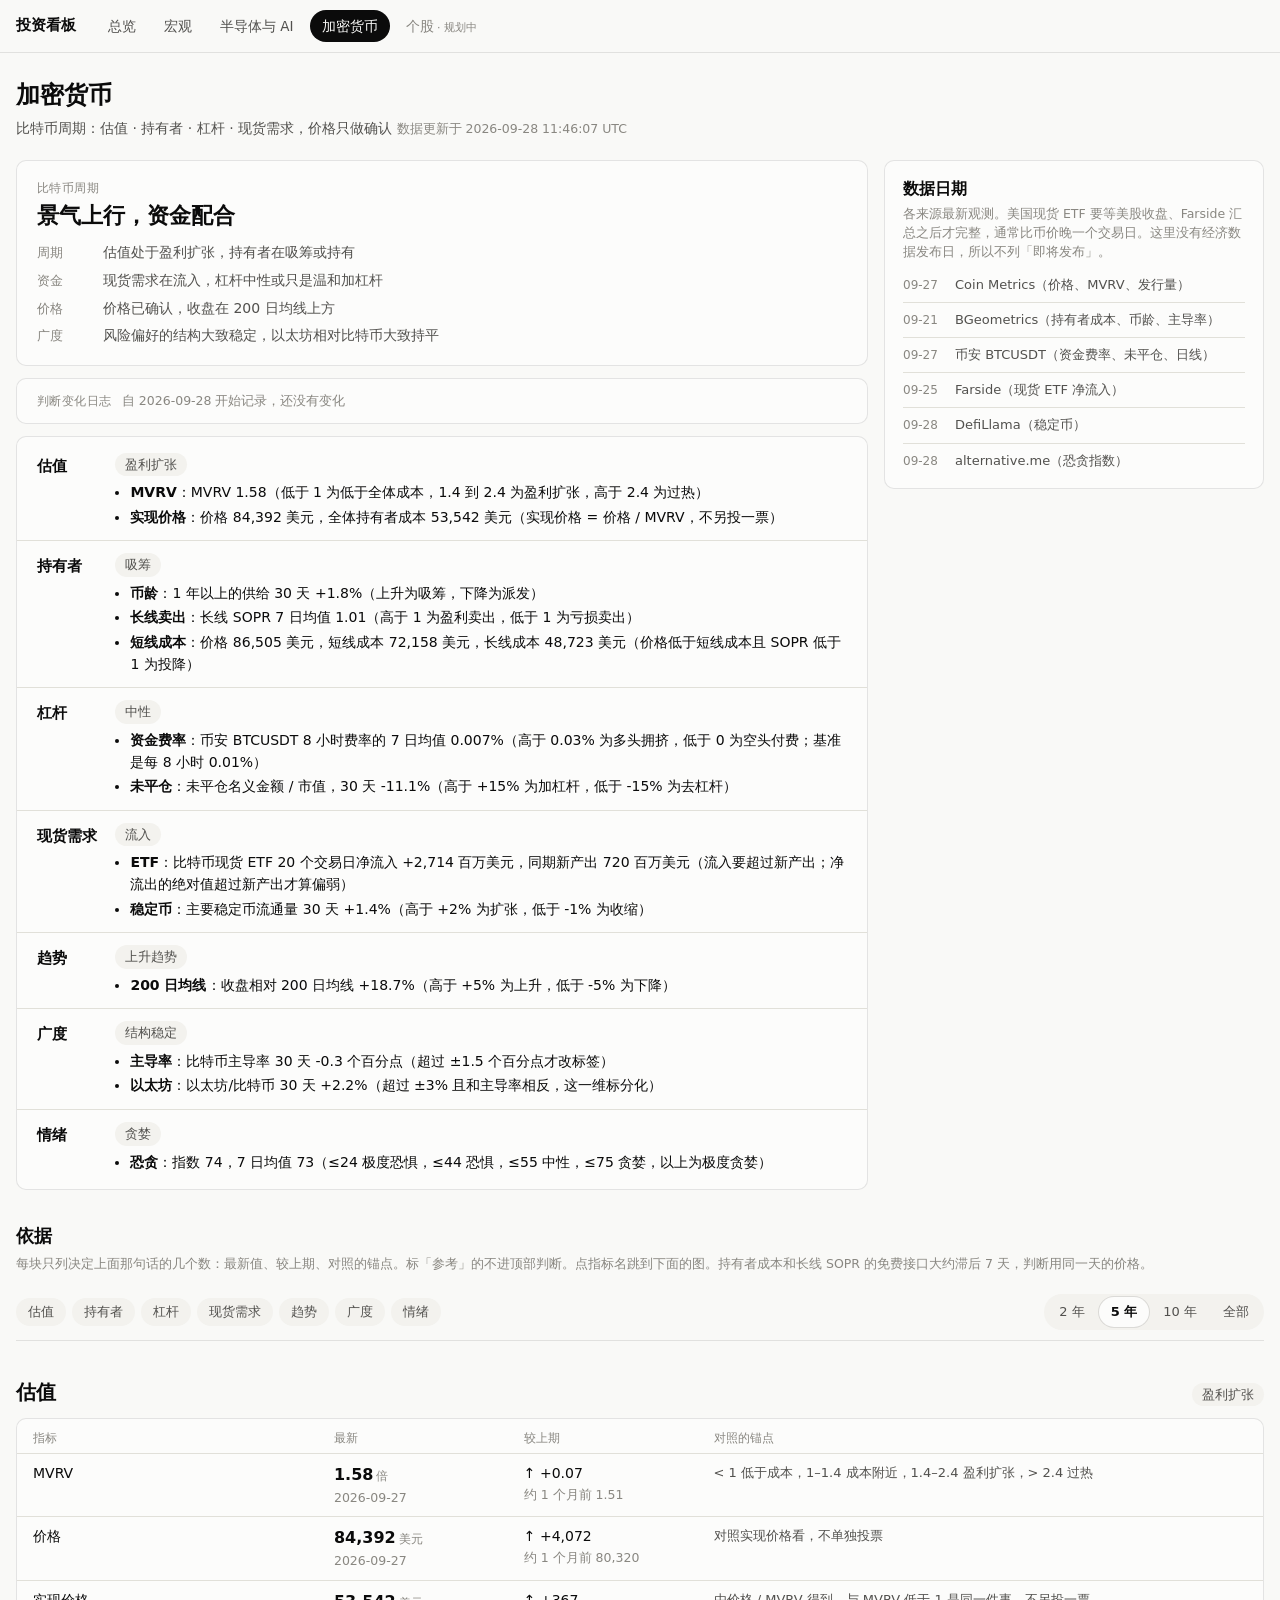
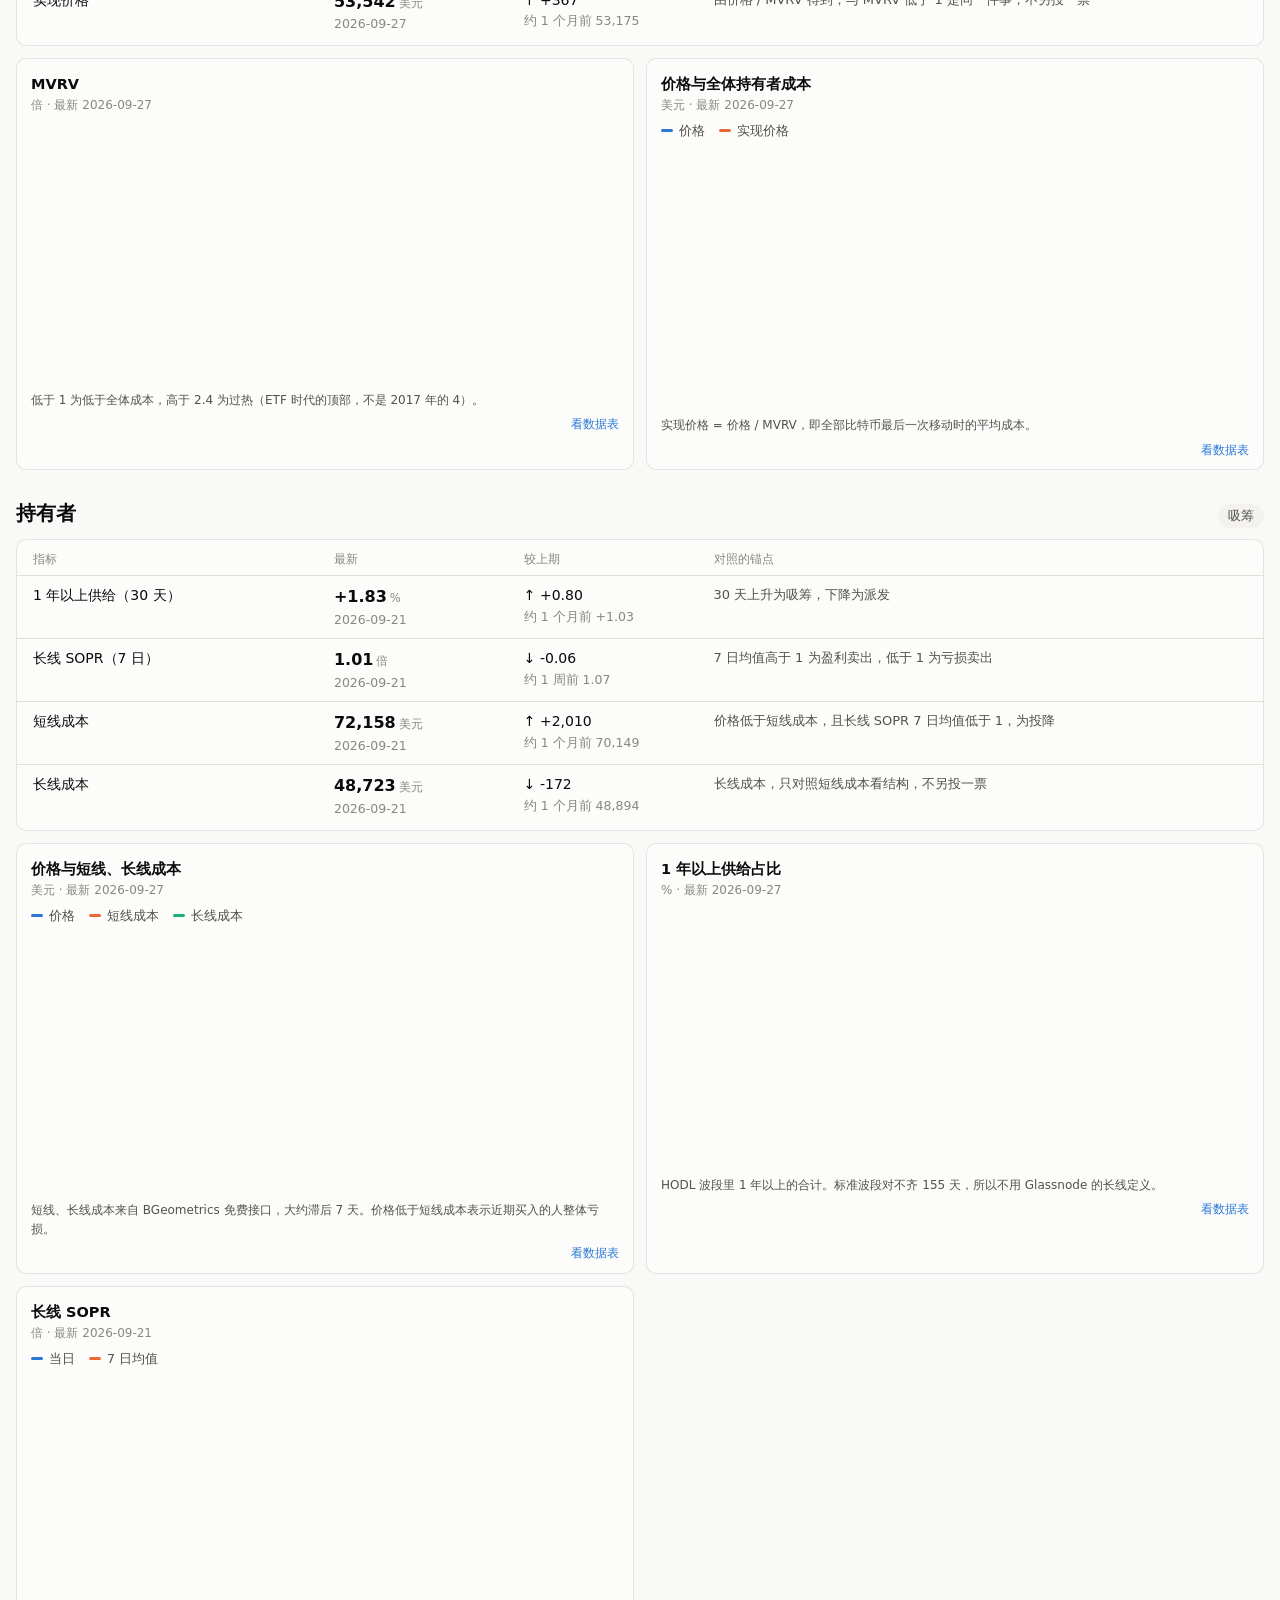
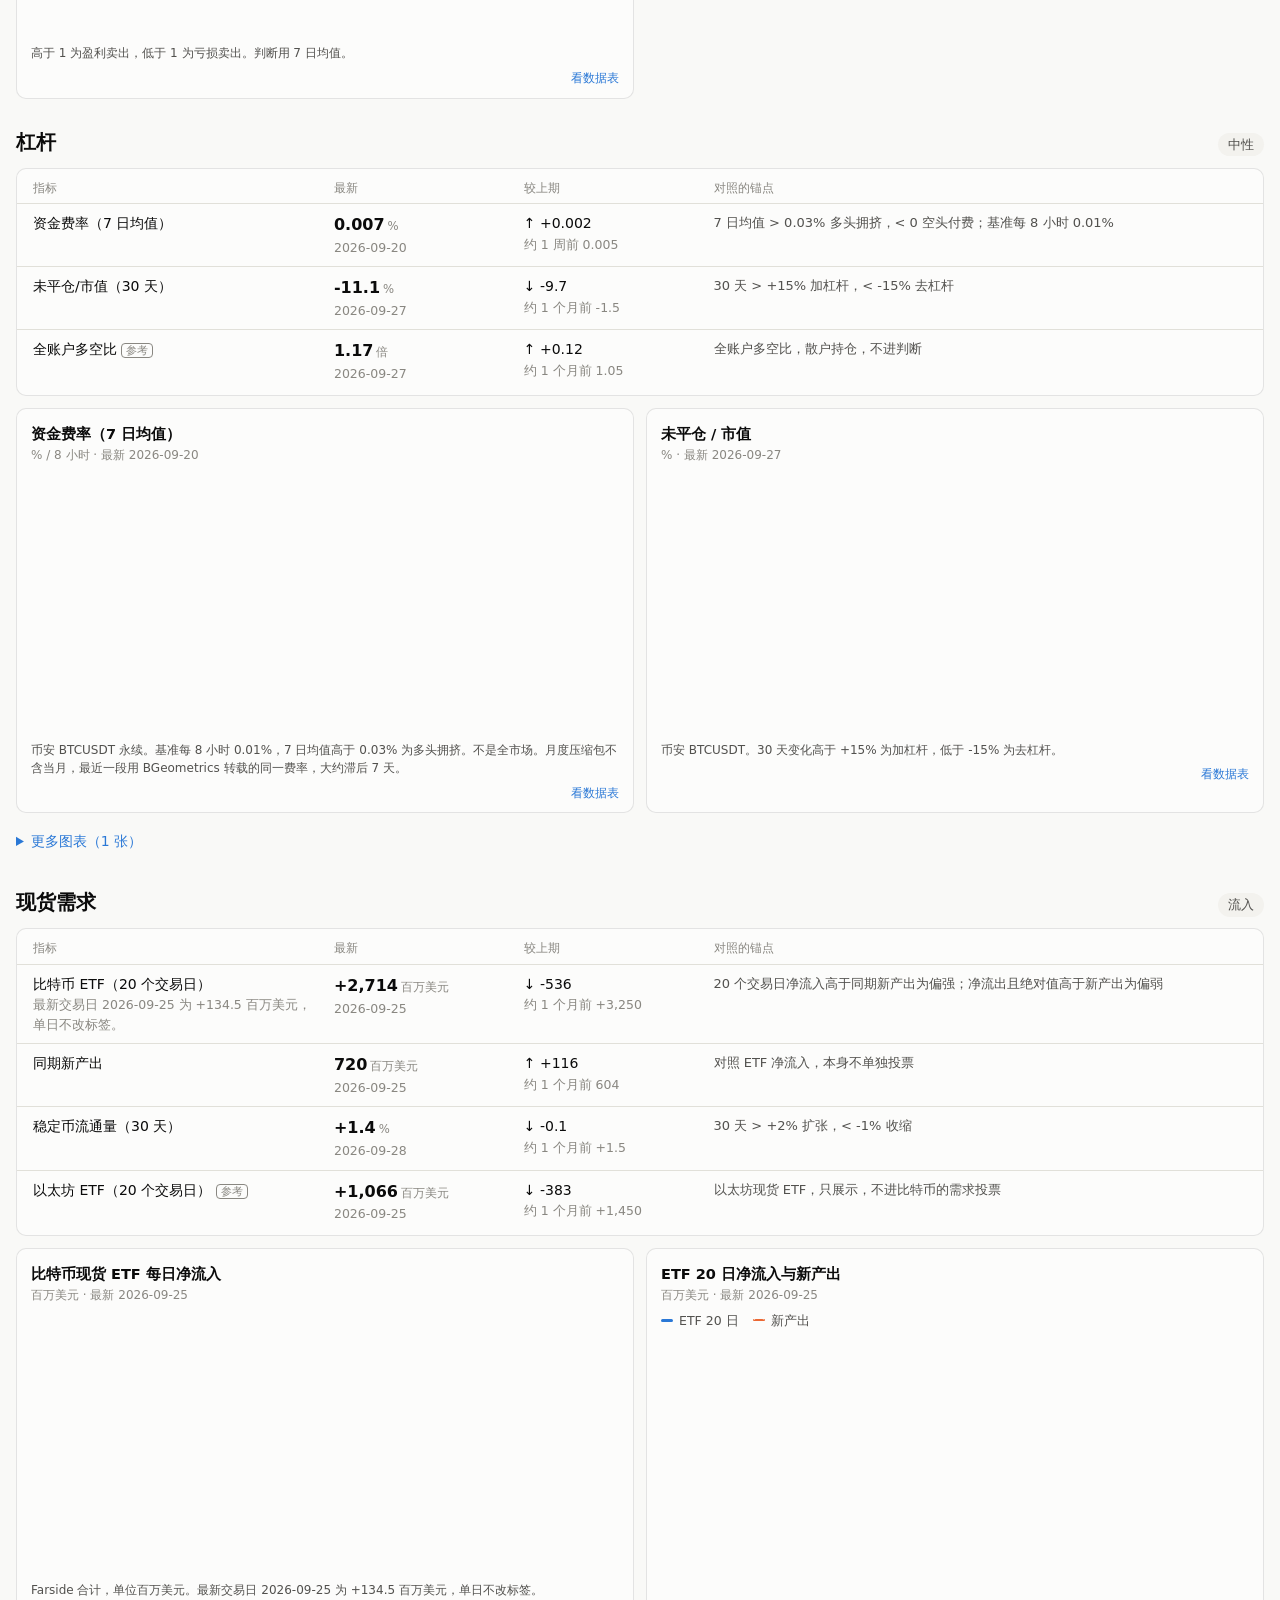
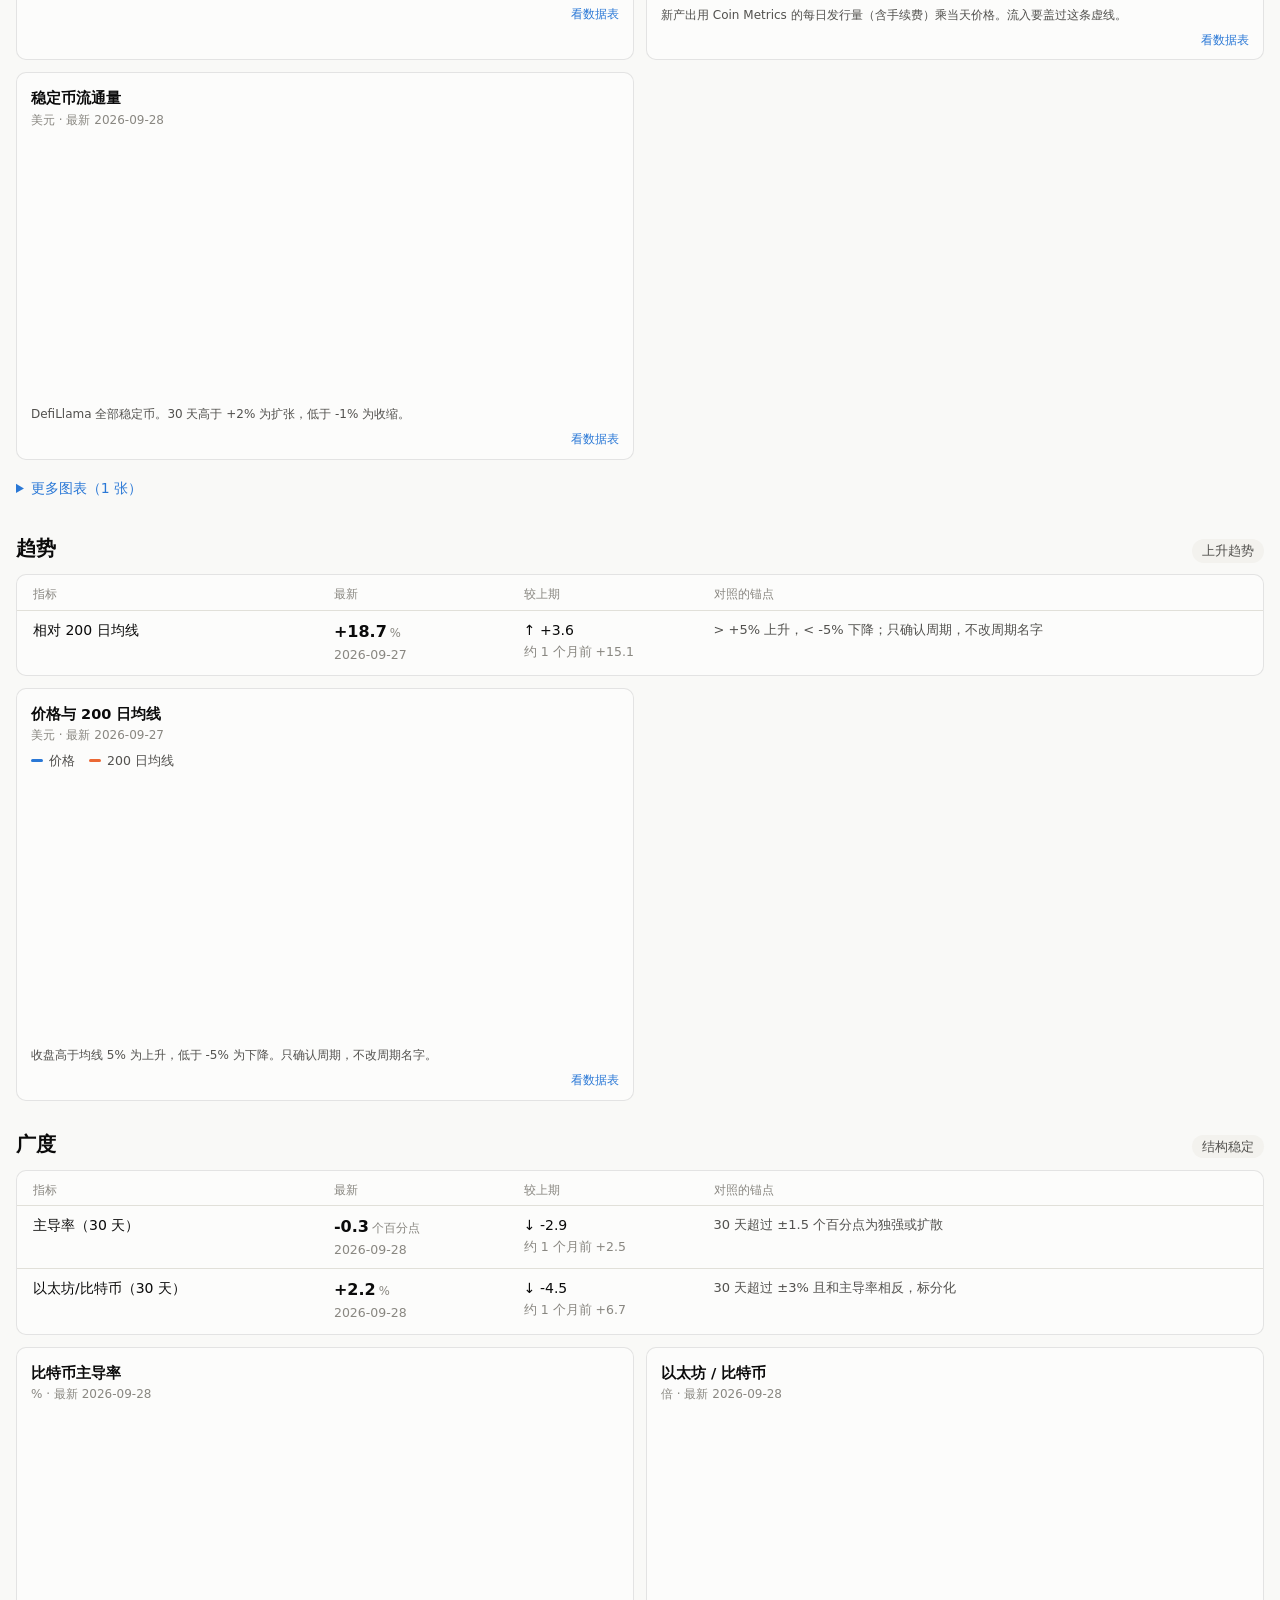
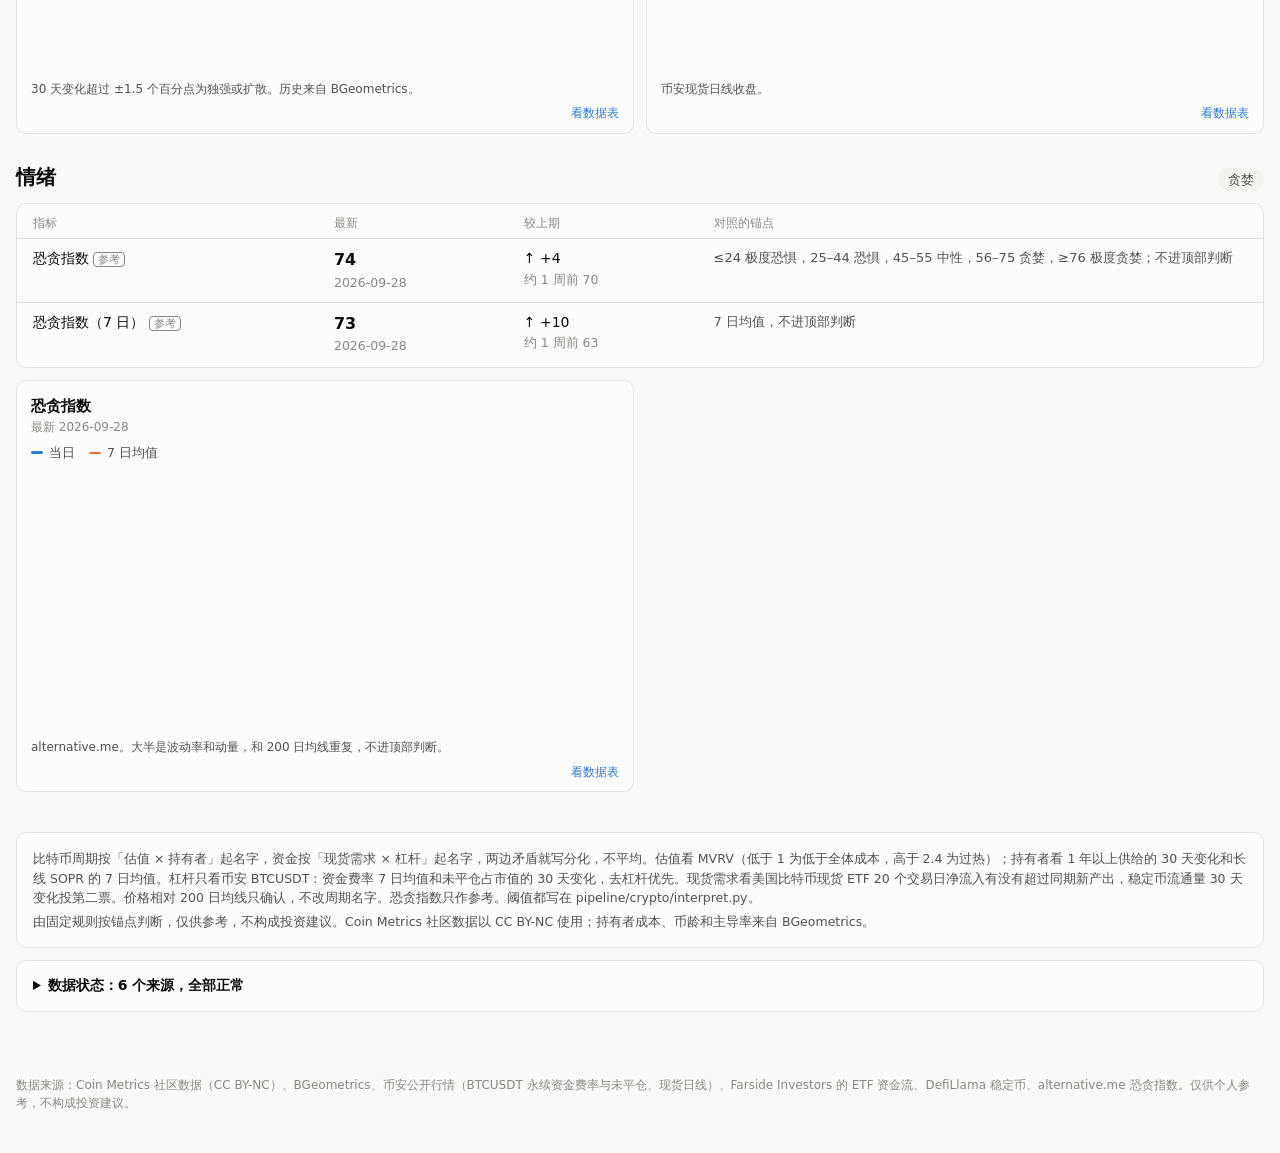
==== crypto.html @ 8e95f964 "新增加密货币板块：比特币周期（第一期） 用估值和持有者判断周期位置，用 ETF 净流入、稳定币和币安杠杆判断资金是否配合，价格相对 200 日均线只做确认。数据来自 Coin Metrics、BGeo" ====
<!doctype html>
<html lang="zh-CN">
<head>
  <meta charset="utf-8">
  <meta name="viewport" content="width=device-width, initial-scale=1">
  <meta name="robots" content="noindex">
  <title>加密货币 · 投资看板</title>
  <link rel="stylesheet" href="assets/css/site.css">
</head>
<body data-board="crypto">
  <header class="topbar">
    <div class="topbar-inner">
      <a class="brand" href="index.html">投资看板</a>
      <nav class="nav" id="nav" aria-label="板块"></nav>
    </div>
  </header>
  <main id="app">
    <div class="page-head">
      <div>
        <h1>加密货币</h1>
        <div class="sub">比特币周期：估值 · 持有者 · 杠杆 · 现货需求，价格只做确认 <span class="muted small" id="asof"></span></div>
      </div>
    </div>

    <div class="top">
      <div class="top-main">
        <section class="card verdict" id="verdict"></section>
        <section class="card statelog" id="statelog"></section>
        <section class="card states" id="states" aria-label="七个维度"></section>
      </div>
      <aside class="card side" aria-labelledby="fresh-title">
        <h2 id="fresh-title">数据日期</h2>
        <p class="small muted">各来源最新观测。美国现货 ETF 要等美股收盘、Farside 汇总之后才完整，通常比币价晚一个交易日。这里没有经济数据发布日，所以不列「即将发布」。</p>
        <div id="fresh"></div>
      </aside>
    </div>

    <h2 class="layer">依据</h2>
    <p class="layer-sub">每块只列决定上面那句话的几个数：最新值、较上期、对照的锚点。标「参考」的不进顶部判断。点指标名跳到下面的图。持有者成本和长线 SOPR 的免费接口大约滞后 7 天，判断用同一天的价格。</p>
    <div class="section-nav">
      <div class="chips" id="chips"></div>
      <div class="seg" id="range" role="group" aria-label="时间范围"></div>
    </div>
    <div id="sections"></div>

    <div class="card notes" id="notes"></div>
    <div class="card health" id="health"></div>
  </main>
  <footer>数据来源：Coin Metrics 社区数据（CC BY-NC）、BGeometrics、币安公开行情（BTCUSDT 永续资金费率与未平仓、现货日线）、Farside Investors 的 ETF 资金流、DefiLlama 稳定币、alternative.me 恐贪指数。仅供个人参考，不构成投资建议。</footer>
  <script src="assets/vendor/chart.umd.min.js"></script>
  <script src="assets/vendor/chartjs-adapter-date-fns.bundle.min.js"></script>
  <script src="assets/js/common.js"></script>
  <script src="assets/js/board.js"></script>
  <script src="assets/js/crypto.js"></script>
</body>
</html>
---- assets/css/site.css ----
:root {
  color-scheme: light;
  --page: #f9f9f7;
  --surface: #fcfcfb;
  --surface-2: #f3f2ee;
  --ink: #0b0b0b;
  --ink-2: #52514e;
  --muted: #898781;
  --grid: #e1e0d9;
  --axis: #c3c2b7;
  --border: rgba(11, 11, 11, 0.10);
  --accent: #2a78d6;
  --s1: #2a78d6; --s2: #eb6834; --s3: #1baf7a; --s4: #eda100;
  --s5: #e87ba4; --s6: #008300; --s7: #4a3aa7; --s8: #e34948;
  --neg: #e34948; --pos: #2a78d6;
  --st-alert: #d03b3b; --st-watch: #b97c00; --st-ok: #0a7f0a;
  --radius: 10px;
  --font: system-ui, -apple-system, "Segoe UI", "PingFang SC", "Microsoft YaHei", sans-serif;
}
@media (prefers-color-scheme: dark) {
  :root:not([data-theme="light"]) {
    color-scheme: dark;
    --page: #0d0d0d; --surface: #1a1a19; --surface-2: #232321;
    --ink: #ffffff; --ink-2: #c3c2b7; --muted: #898781;
    --grid: #2c2c2a; --axis: #383835; --border: rgba(255, 255, 255, 0.10);
    --accent: #3987e5;
    --s1: #3987e5; --s2: #d95926; --s3: #199e70; --s4: #c98500;
    --s5: #d55181; --s6: #008300; --s7: #9085e9; --s8: #e66767;
    --neg: #e66767; --pos: #3987e5;
    --st-alert: #e66767; --st-watch: #fab219; --st-ok: #0ca30c;
  }
}
:root[data-theme="dark"] {
  color-scheme: dark;
  --page: #0d0d0d; --surface: #1a1a19; --surface-2: #232321;
  --ink: #ffffff; --ink-2: #c3c2b7; --muted: #898781;
  --grid: #2c2c2a; --axis: #383835; --border: rgba(255, 255, 255, 0.10);
  --accent: #3987e5;
  --s1: #3987e5; --s2: #d95926; --s3: #199e70; --s4: #c98500;
  --s5: #d55181; --s6: #008300; --s7: #9085e9; --s8: #e66767;
  --neg: #e66767; --pos: #3987e5;
  --st-alert: #e66767; --st-watch: #fab219; --st-ok: #0ca30c;
}

* { box-sizing: border-box; }
html { -webkit-text-size-adjust: 100%; }
body {
  margin: 0;
  background: var(--page);
  color: var(--ink);
  font: 14px/1.55 var(--font);
}
a { color: var(--accent); text-decoration: none; }
a:hover { text-decoration: underline; }
h1, h2, h3, h4 { margin: 0; font-weight: 600; letter-spacing: 0; }

/* ---- 顶栏 ---- */
.topbar {
  position: sticky; top: 0; z-index: 20;
  background: color-mix(in srgb, var(--page) 88%, transparent);
  backdrop-filter: saturate(1.4) blur(8px);
  border-bottom: 1px solid var(--border);
}
.topbar-inner {
  max-width: 1320px; margin: 0 auto; padding: 0 16px;
  display: flex; align-items: center; gap: 20px; height: 52px;
}
.brand { font-weight: 700; font-size: 15px; color: var(--ink); white-space: nowrap; }
.brand:hover { text-decoration: none; }
.nav { display: flex; gap: 4px; overflow-x: auto; scrollbar-width: none; }
.nav::-webkit-scrollbar { display: none; }
.nav a, .nav span {
  padding: 6px 12px; border-radius: 999px; color: var(--ink-2); white-space: nowrap; font-size: 13.5px;
}
.nav a:hover { background: var(--surface-2); text-decoration: none; }
.nav a.active { background: var(--ink); color: var(--page); }
.nav span.soon { color: var(--muted); }
.nav span.soon::after { content: " · 规划中"; font-size: 11px; }

/* ---- 主体 ---- */
main { max-width: 1320px; margin: 0 auto; padding: 24px 16px 64px; }
.page-head { display: flex; flex-wrap: wrap; align-items: flex-end; justify-content: space-between; gap: 12px; margin-bottom: 20px; }
.page-head h1 { font-size: 24px; }
.page-head .sub { color: var(--ink-2); margin-top: 4px; }
.muted { color: var(--muted); }
.small { font-size: 12.5px; }

.seg { display: inline-flex; background: var(--surface-2); border-radius: 999px; padding: 3px; gap: 2px; }
.seg button {
  border: 0; background: transparent; color: var(--ink-2); font: inherit; font-size: 13px;
  padding: 5px 12px; border-radius: 999px; cursor: pointer;
}
.seg button[aria-pressed="true"] { background: var(--surface); color: var(--ink); box-shadow: 0 0 0 1px var(--border); font-weight: 600; }

.card {
  background: var(--surface); border: 1px solid var(--border); border-radius: var(--radius);
}

/* ---- 状态标签：第一屏和依据里的每一块都用同一种，靠右 ---- */
.tag-state { font-size: 12.5px; color: var(--ink-2); padding: 2px 10px; border-radius: 999px; background: var(--surface-2); white-space: nowrap; font-weight: 400; }

/* ---- 分区导航 ---- */
.section-nav {
  position: sticky; top: 52px; z-index: 10; background: var(--page);
  display: flex; flex-wrap: wrap; gap: 8px; align-items: center; justify-content: space-between;
  padding: 10px 0; margin-bottom: 8px; border-bottom: 1px solid var(--border);
}
.chips { display: flex; gap: 6px; overflow-x: auto; scrollbar-width: none; }
.chips a { padding: 4px 12px; border-radius: 999px; background: var(--surface-2); color: var(--ink-2); white-space: nowrap; font-size: 13px; }
.chips a:hover { text-decoration: none; color: var(--ink); }

section.dim { padding-top: 28px; scroll-margin-top: 110px; }
section.dim > h2 { font-size: 20px; }
.group-title { font-size: 14px; color: var(--ink-2); font-weight: 600; margin: 22px 0 10px; }

/* ---- 图 ---- */
.charts { display: grid; grid-template-columns: repeat(2, minmax(0, 1fr)); gap: 12px; }
@media (max-width: 860px) { .charts { grid-template-columns: minmax(0, 1fr); } }
.chart { padding: 14px 14px 10px; min-width: 0; }
.chart h3 { font-size: 14.5px; }
.chart .c-sub { font-size: 12px; color: var(--muted); margin-top: 1px; }
.chart .c-body { position: relative; height: 260px; margin-top: 8px; }
.chart .c-note { font-size: 12px; color: var(--ink-2); margin-top: 8px; }
.chart .c-foot { display: flex; justify-content: space-between; gap: 8px; margin-top: 6px; font-size: 12px; }
.chart .c-foot button { border: 0; background: none; color: var(--accent); font: inherit; cursor: pointer; padding: 0; }
.legend { display: flex; flex-wrap: wrap; gap: 4px 14px; font-size: 12.5px; color: var(--ink-2); margin-top: 6px; }
.legend span { display: inline-flex; align-items: center; gap: 6px; }
.legend i { width: 12px; height: 3px; border-radius: 2px; display: inline-block; }
.legend i.bar { height: 10px; width: 10px; border-radius: 2px; }
.legend i.dash { background: none !important; border-top: 2px dashed currentColor; height: 0; }
table.data { width: 100%; border-collapse: collapse; font-size: 12px; margin-top: 8px; font-variant-numeric: tabular-nums; }
table.data th, table.data td { padding: 3px 6px; border-bottom: 1px solid var(--grid); text-align: right; white-space: nowrap; }
table.data th:first-child, table.data td:first-child { text-align: left; }
.table-wrap { overflow-x: auto; }

/* ---- 数据状态 ---- */
.health { margin-top: 40px; padding: 14px 16px; }
.health summary { cursor: pointer; font-weight: 600; }
.health .bad { color: var(--neg); }

/* ---- 首页 ---- */
.hub { display: grid; grid-template-columns: repeat(auto-fit, minmax(260px, 1fr)); gap: 12px; }
.hub .card { padding: 18px; display: flex; flex-direction: column; gap: 8px; }
.hub .card h2 { font-size: 17px; }
.hub .card.off { opacity: .6; }
.hub-dims { display: grid; grid-template-columns: auto 1fr auto; gap: 4px 12px; font-size: 13px; }
.empty { padding: 40px; text-align: center; color: var(--ink-2); }
footer { max-width: 1320px; margin: 0 auto; padding: 0 16px 40px; color: var(--muted); font-size: 12px; }

/* ---- 第一屏：左边结论，右边即将发布 ---- */
.top { display: grid; grid-template-columns: minmax(0, 1fr) 380px; gap: 16px; align-items: start; }
.top-main { display: grid; gap: 12px; min-width: 0; }
@media (max-width: 1040px) { .top { grid-template-columns: minmax(0, 1fr); } }

.verdict { padding: 18px 20px; }
.v-label { font-size: 12px; color: var(--muted); letter-spacing: .04em; }
.v-head { font-size: 22px; line-height: 1.4; margin-top: 4px; }
.v-lines { list-style: none; margin: 10px 0 0; padding: 0; display: grid; gap: 6px; }
.v-lines li { display: grid; grid-template-columns: 56px minmax(0, 1fr); gap: 10px; line-height: 1.55; color: var(--ink-2); }
.v-k { font-size: 13px; color: var(--muted); padding-top: 1px; }

.states { padding: 4px 0; }
.st-row {
  display: grid; grid-template-columns: 64px minmax(0, 1fr); gap: 14px; align-items: start;
  padding: 12px 20px; color: inherit; border-top: 1px solid var(--grid);
}
.st-row:first-child { border-top: 0; }
.st-row:hover { text-decoration: none; background: var(--surface-2); }
.st-name { font-weight: 600; font-size: 15px; padding-top: 2px; }
.st-body { display: grid; gap: 6px; justify-items: start; min-width: 0; }
.st-head { font-size: 14px; line-height: 1.5; }
.st-why { margin: 0; padding-left: 1.1em; display: grid; gap: 3px; font-size: 14px; line-height: 1.55; }
.st-why b { font-weight: 600; }
.st-row:hover .st-label { background: var(--surface); }
@media (max-width: 640px) {
  .st-row { grid-template-columns: minmax(0, 1fr); gap: 6px; padding: 12px 16px; }
  .v-lines li { grid-template-columns: 1fr; gap: 0; }
}

.statelog { padding: 12px 20px; }
.statelog summary { cursor: pointer; display: flex; gap: 10px; align-items: baseline; }
.log { list-style: none; margin: 10px 0 0; padding: 0; display: grid; gap: 10px; font-size: 13.5px; }
.log li { display: grid; gap: 2px; padding-top: 8px; border-top: 1px solid var(--grid); line-height: 1.55; }
.log li:first-child { border-top: 0; padding-top: 0; }

/* 即将发布（右栏） */
.side { padding: 16px 18px 10px; }
.side h2 { font-size: 16px; }
.side > p { margin: 2px 0 6px; }
.up-day { display: flex; gap: 6px; align-items: baseline; font-size: 12px; font-weight: 600; color: var(--ink-2); margin-top: 12px; padding-bottom: 4px; border-bottom: 1px solid var(--grid); font-variant-numeric: tabular-nums; }
.up-day span { font-weight: 400; color: var(--muted); }
.up-list { list-style: none; margin: 0; padding: 0; }
.up-list li { display: grid; grid-template-columns: 42px minmax(0, 1fr) auto; gap: 2px 10px; align-items: baseline; padding: 7px 0; border-bottom: 1px solid var(--grid); font-size: 13px; }
.up-list li:last-child { border-bottom: 0; }
.up-time { color: var(--muted); font-size: 12px; font-variant-numeric: tabular-nums; }
.up-title { color: var(--ink-2); }
.up-list li.hi .up-title { color: var(--ink); font-weight: 500; }
.up-title small { color: var(--muted); font-size: 11.5px; margin-left: 6px; font-weight: 400; }
.up-num { text-align: right; font-variant-numeric: tabular-nums; white-space: nowrap; }
.up-num small { display: block; color: var(--muted); font-size: 11.5px; }
.stars { margin-left: 6px; font-size: 11.5px; color: var(--st-watch); letter-spacing: 1px; white-space: nowrap; }
.stars i { font-style: normal; color: var(--grid); }
details.why { grid-column: 2 / -1; font-size: 12.5px; }
details.why > summary { cursor: pointer; color: var(--accent); }
details.why p { margin: 4px 0 0; line-height: 1.55; color: var(--ink-2); }
.side-h2 { margin-top: 18px; }
.rule { margin-top: 12px; }

/* ---- 其他层 ---- */
h2.layer { font-size: 18px; margin: 32px 0 4px; }
.layer-sub { color: var(--muted); font-size: 12.5px; margin: 0 0 10px; }
.rel { padding: 14px 16px; }
.rel h3 { font-size: 14.5px; }
.rel table.data td { vertical-align: top; }
details.more { margin-top: 12px; }
details.more > summary { cursor: pointer; color: var(--accent); padding: 6px 0; }

/* ---- 第二层：每维的几个数 ---- */
section.dim > h2 { margin-bottom: 10px; display: flex; justify-content: space-between; align-items: baseline; gap: 12px; }
.evid { padding: 2px 0; margin-bottom: 12px; }
.ev { display: grid; grid-template-columns: 1.3fr .8fr .8fr 2.4fr; gap: 12px; padding: 9px 16px; border-top: 1px solid var(--grid); align-items: start; font-variant-numeric: tabular-nums; }
.ev-head { border-top: 0; font-size: 12px; color: var(--muted); padding-top: 8px; padding-bottom: 6px; }
.ev-name a { color: var(--ink); font-weight: 500; }
.ev-name a:hover { color: var(--accent); }
.ev-val b { font-size: 16px; }
.ev-val small { color: var(--muted); margin-left: 3px; }
.ev-anchor { color: var(--ink-2); font-size: 13px; }
.tag { font-size: 11px; color: var(--st-watch); border: 1px solid currentColor; border-radius: 4px; padding: 0 4px; font-weight: 400; white-space: nowrap; }
.tag-ref { color: var(--muted); }
.m-label { display: none; font-style: normal; color: var(--muted); font-size: 11.5px; margin-right: 4px; }
@media (max-width: 760px) {
  .ev-head { display: none; }
  .ev { grid-template-columns: 1fr 1fr; gap: 4px 12px; }
  .ev-name, .ev-anchor { grid-column: 1 / -1; }
  .m-label { display: inline; }
}

/* ---- 页脚说明 ---- */
.notes { margin-top: 40px; padding: 12px 16px; font-size: 12.5px; color: var(--ink-2); }
.notes p { margin: 4px 0; }
.notes + .health { margin-top: 12px; }

/* ---- 半导体：领先指标一览 ---- */
.leading { padding: 14px 20px 8px; }
body[data-board="semis"] .v-lines li { grid-template-columns: 84px minmax(0, 1fr); }
.lead-head { display: flex; flex-wrap: wrap; gap: 4px 12px; align-items: baseline; justify-content: space-between; }
.lead-head h2 { font-weight: 400; }
.lead-tier { font-size: 12px; font-weight: 600; color: var(--ink-2); margin-top: 12px; padding-bottom: 4px; border-bottom: 1px solid var(--grid); }
.lead-list { list-style: none; margin: 0; padding: 0; }
.lead-list li { display: grid; grid-template-columns: minmax(0, 1fr) auto 44px; gap: 12px; align-items: baseline; padding: 7px 0; border-bottom: 1px solid var(--grid); font-size: 13.5px; }
.lead-list li:last-child { border-bottom: 0; }
.lead-name .tag { margin-left: 6px; }
.lead-val { text-align: right; font-variant-numeric: tabular-nums; white-space: nowrap; }
.lead-dir { text-align: center; font-size: 12.5px; color: var(--muted); }
.lead-dir.up { color: var(--st-ok); font-weight: 600; }
.lead-dir.down { color: var(--st-alert); font-weight: 600; }
@media (max-width: 640px) { body[data-board="semis"] .v-lines li { grid-template-columns: 1fr; gap: 0; } }
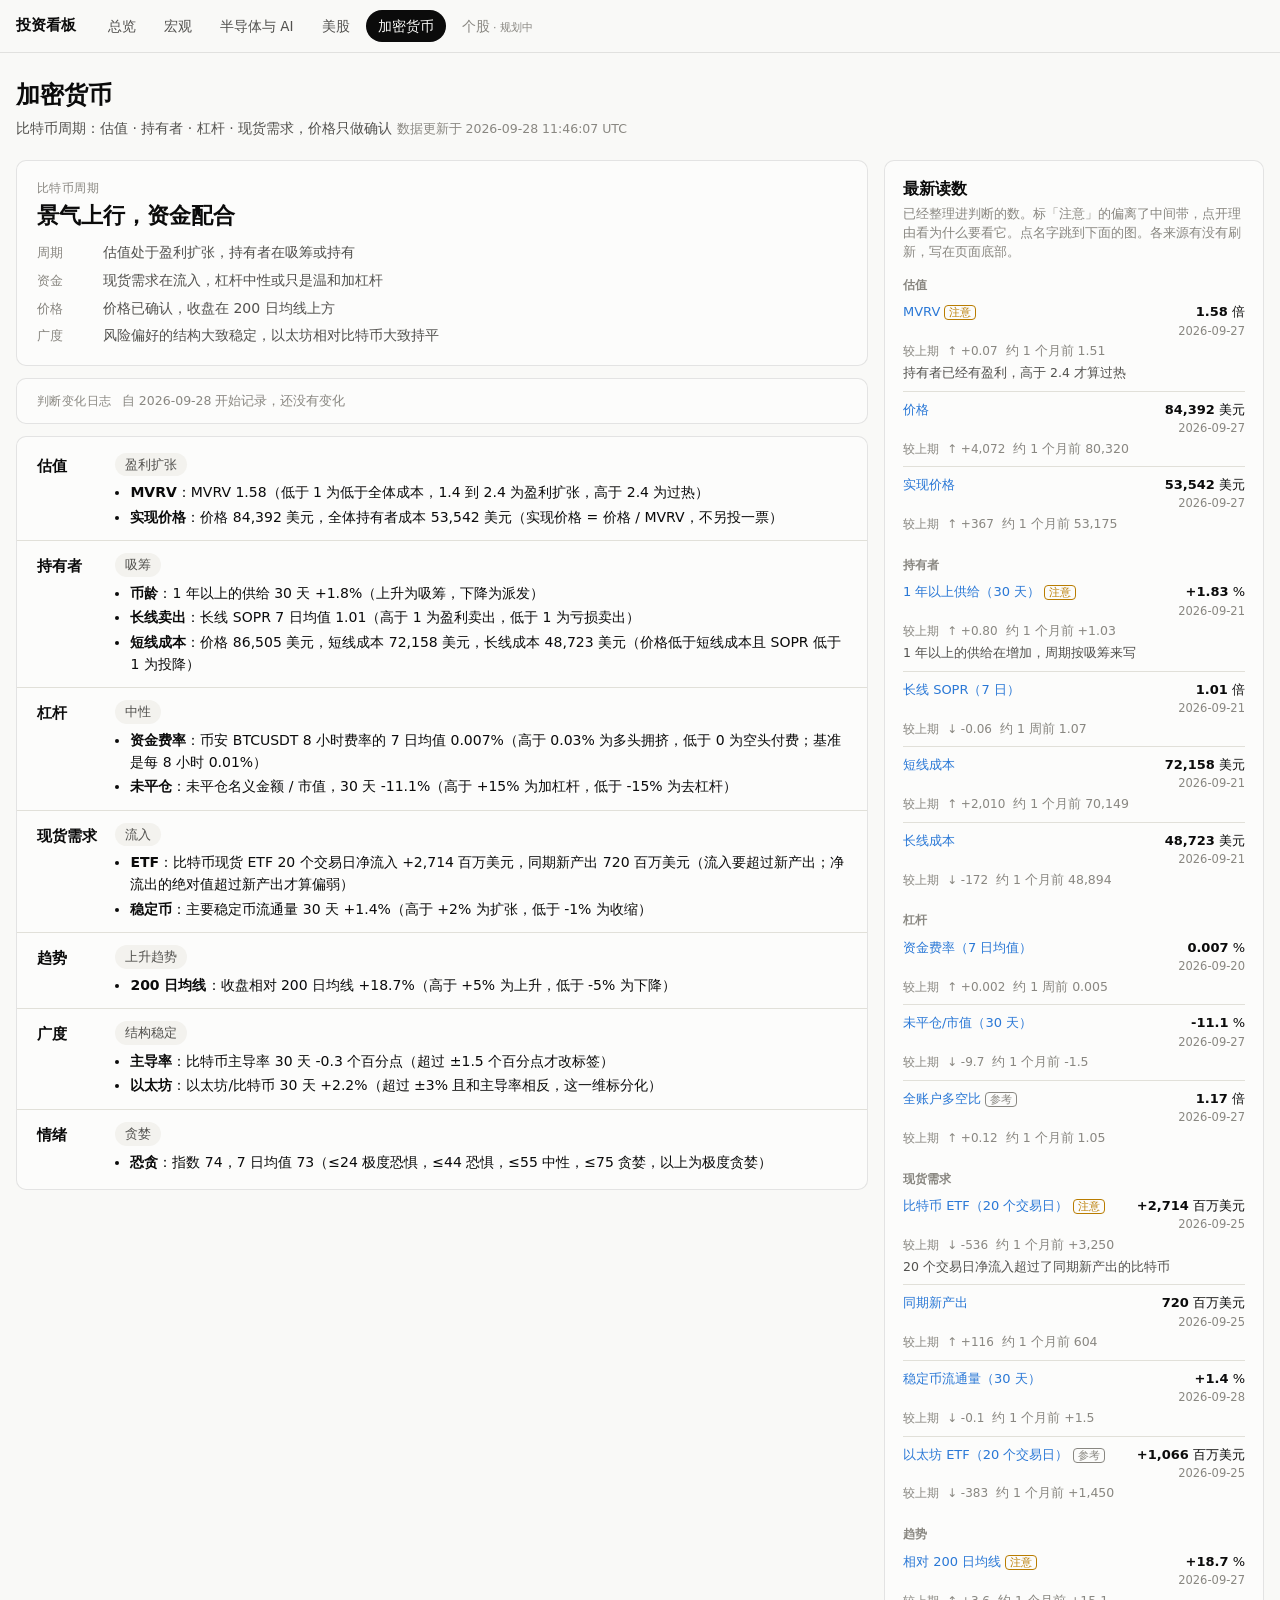
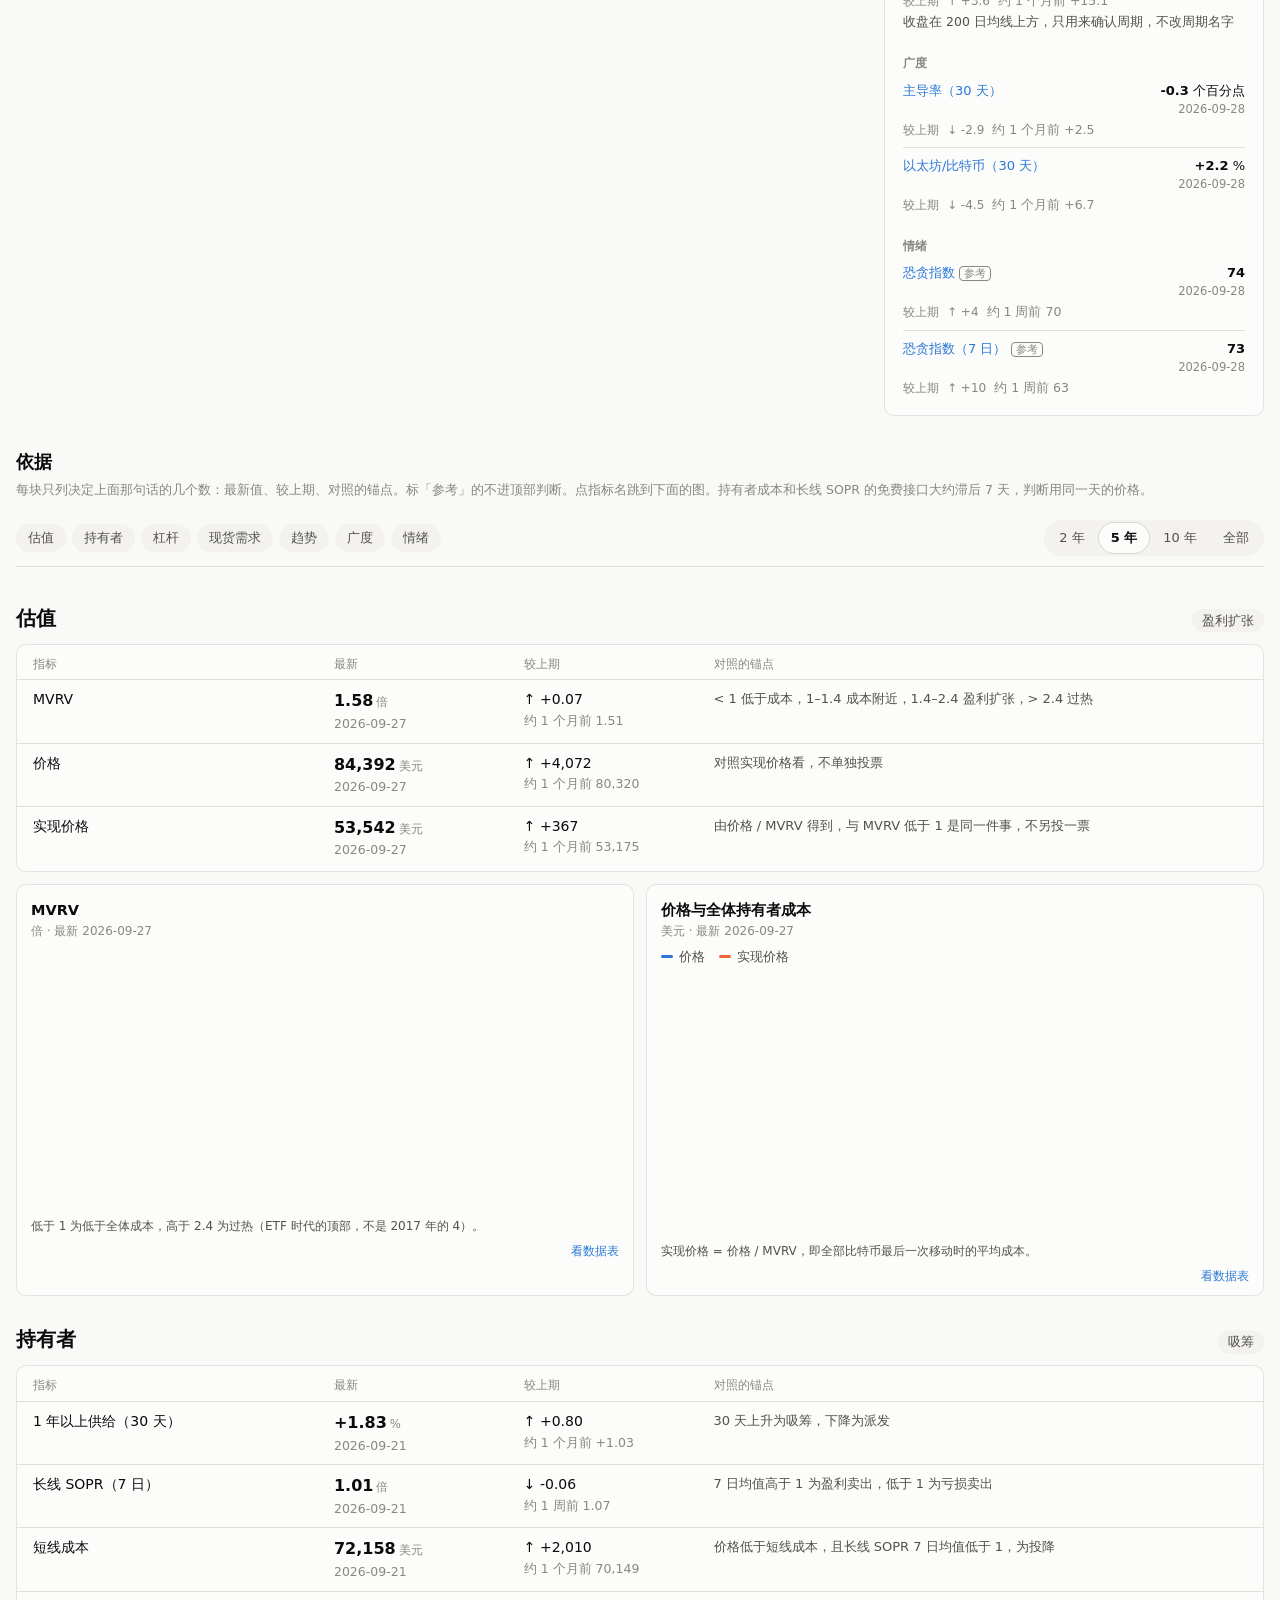
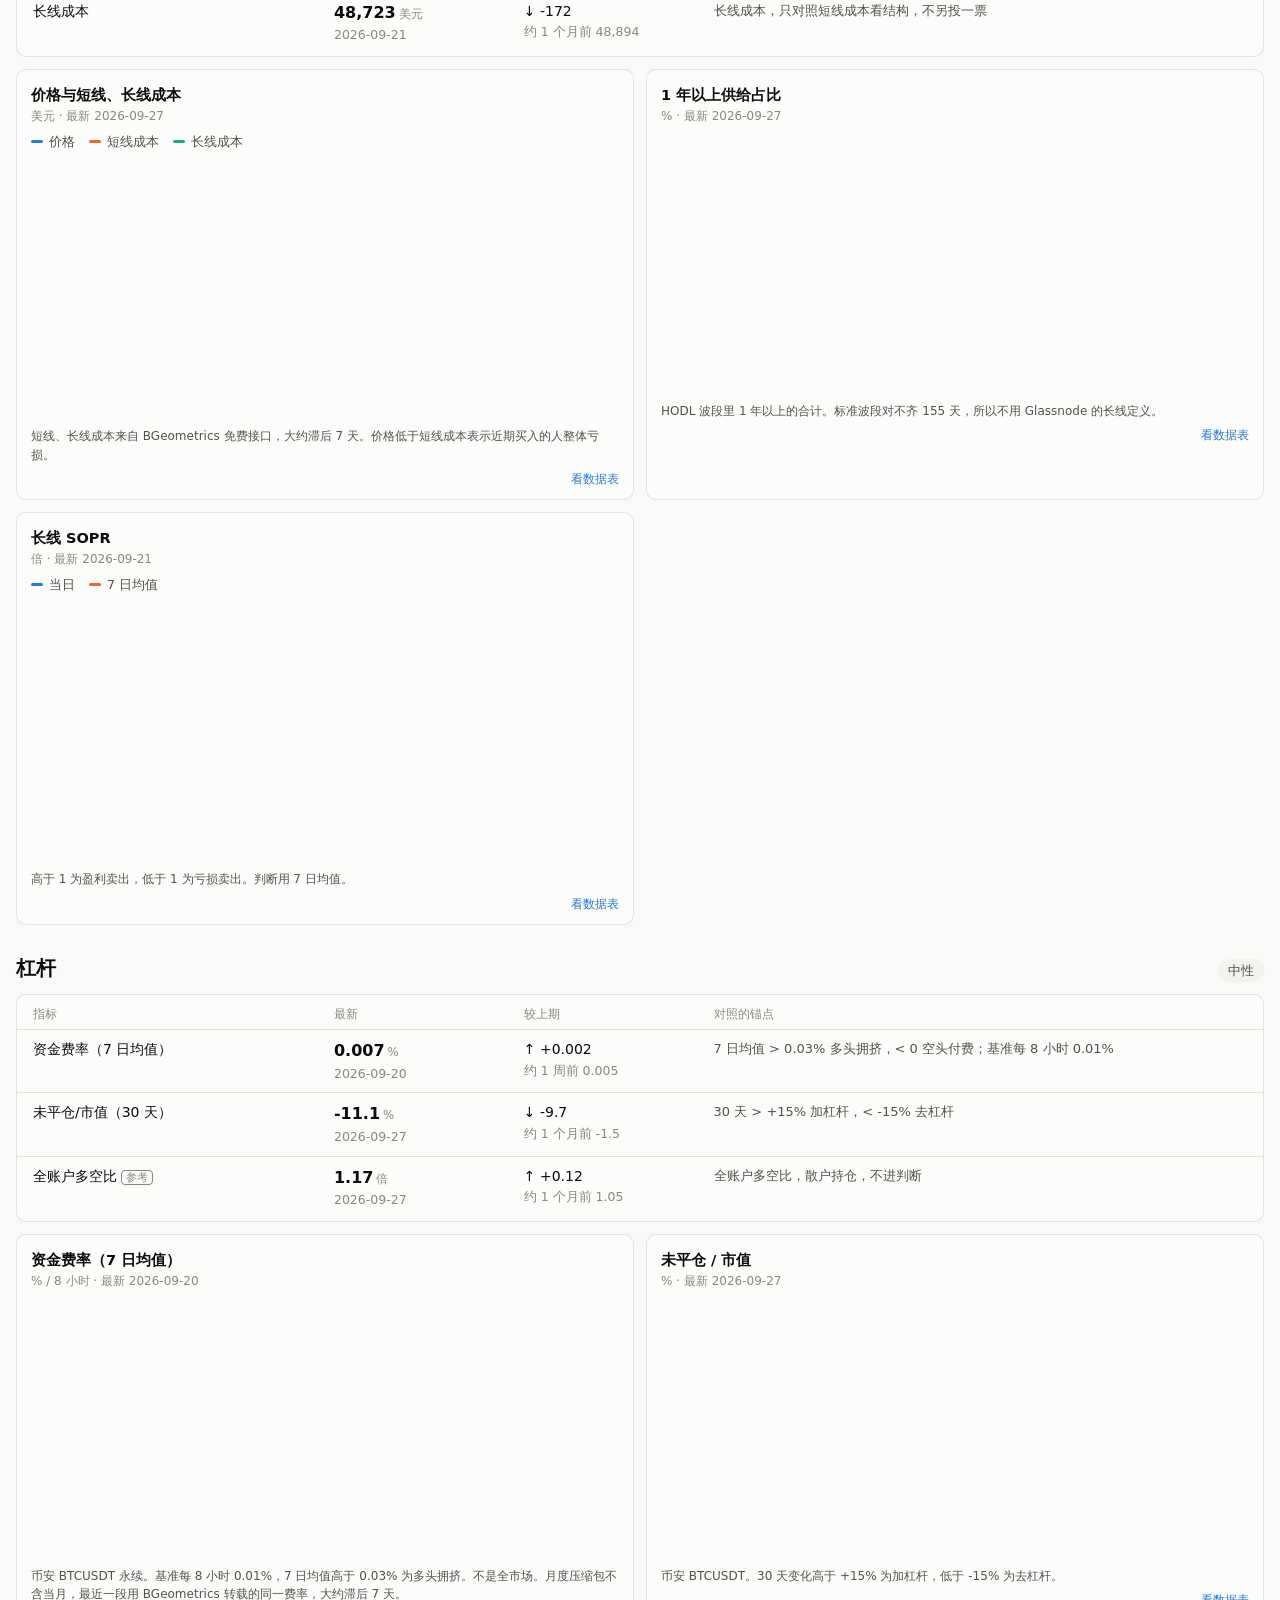
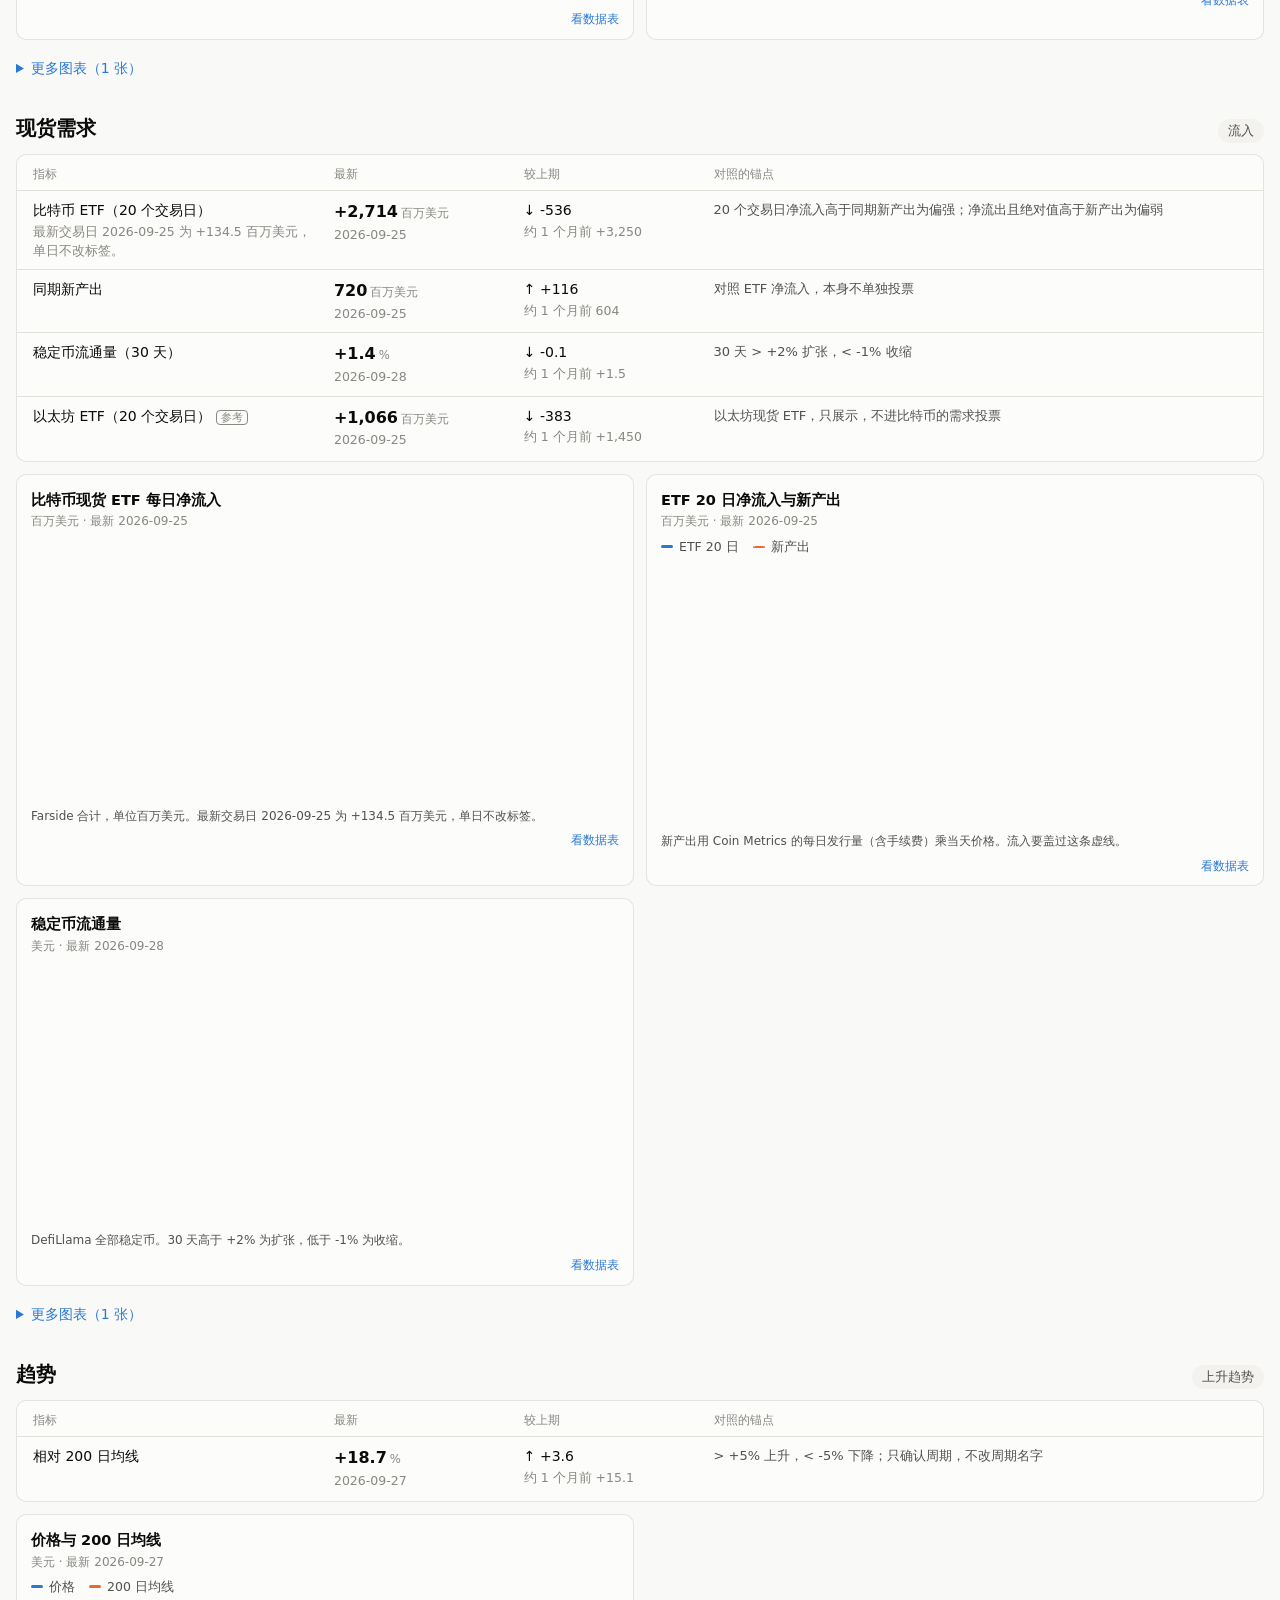
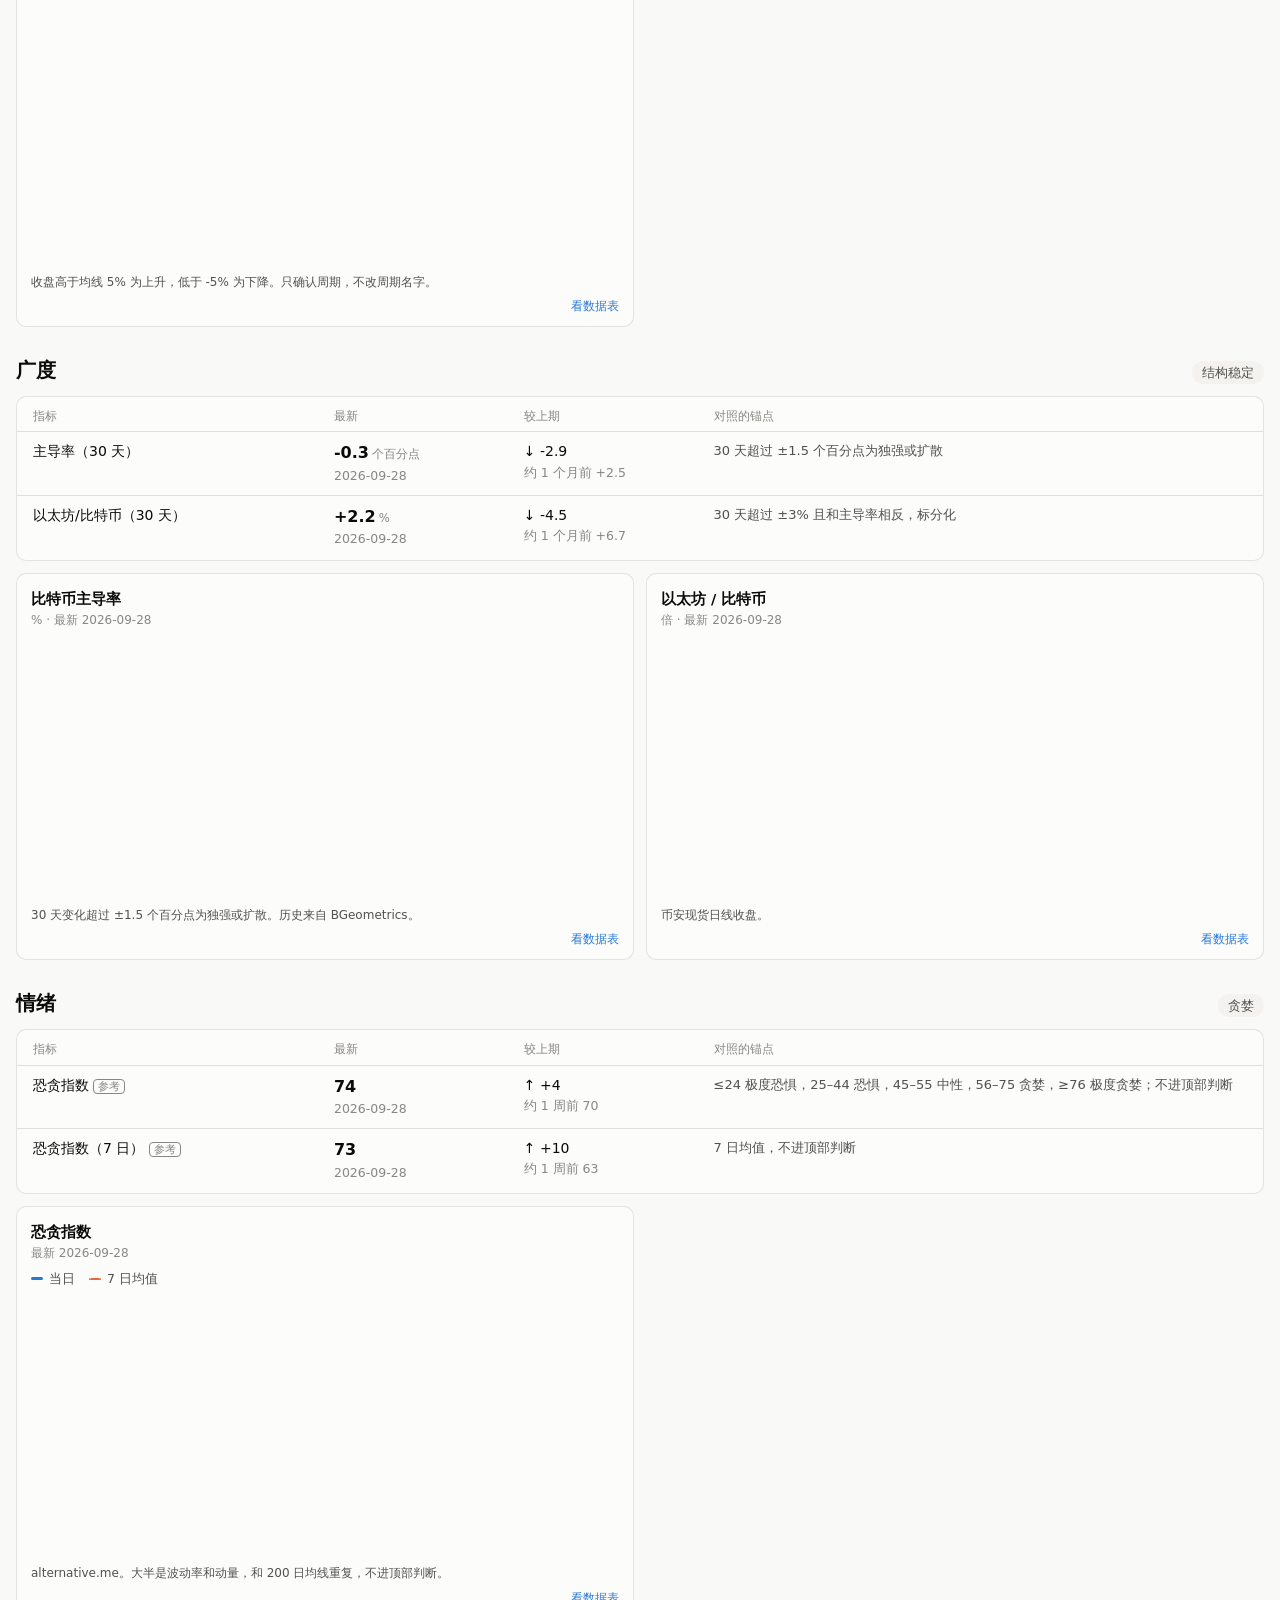
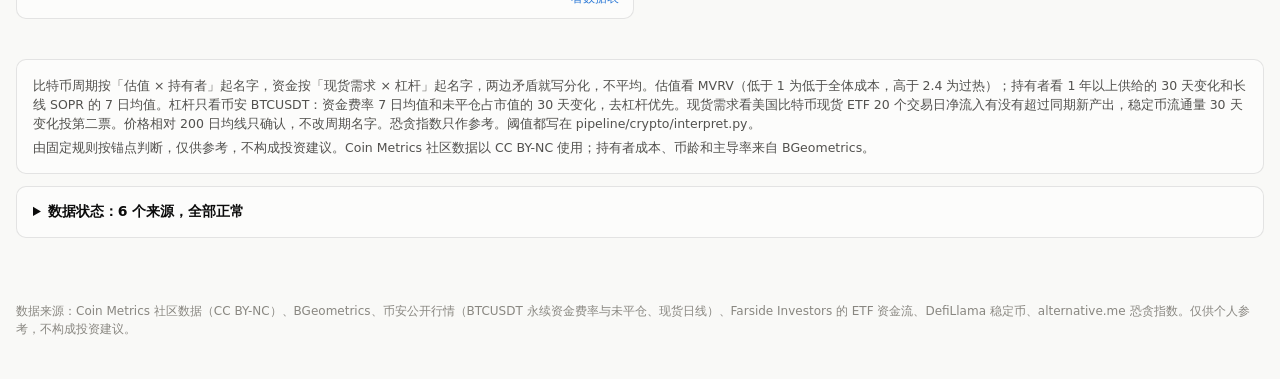
==== commit 0bb77f9b: "加密货币页右侧改为最新读数 右栏列出已经整理进判断的指标，带最新值、时间和较上期。偏离中间带的标「注意」，理由沿用 interpret.py 里的同一套锚点。  Co-authored-by: coo" ====
--- a/crypto.html
+++ b/crypto.html
@@ -29,8 +29,8 @@
         <section class="card states" id="states" aria-label="七个维度"></section>
       </div>
       <aside class="card side" aria-labelledby="fresh-title">
-        <h2 id="fresh-title">数据日期</h2>
-        <p class="small muted">各来源最新观测。美国现货 ETF 要等美股收盘、Farside 汇总之后才完整，通常比币价晚一个交易日。这里没有经济数据发布日，所以不列「即将发布」。</p>
+        <h2 id="fresh-title">最新读数</h2>
+        <p class="small muted">已经整理进判断的数。标「注意」的偏离了中间带，点开理由看为什么要看它。点名字跳到下面的图。各来源有没有刷新，写在页面底部。</p>
         <div id="fresh"></div>
       </aside>
     </div>
--- a/assets/css/site.css
+++ b/assets/css/site.css
@@ -204,6 +204,17 @@
 details.why > summary { cursor: pointer; color: var(--accent); }
 details.why p { margin: 4px 0 0; line-height: 1.55; color: var(--ink-2); }
 .side-h2 { margin-top: 18px; }
+.read-dim { margin: 14px 0 0; font-size: 12px; font-weight: 600; color: var(--muted); }
+.reads { list-style: none; margin: 0; padding: 0; }
+.reads li { display: grid; grid-template-columns: minmax(0, 1fr) auto; gap: 1px 12px; align-items: baseline; padding: 8px 0; border-bottom: 1px solid var(--grid); font-size: 13px; }
+.reads li:last-child { border-bottom: 0; }
+.reads .up-title { color: var(--ink-2); }
+.reads li.hi .up-title { color: var(--ink); font-weight: 500; }
+.reads .up-num { text-align: right; font-variant-numeric: tabular-nums; white-space: nowrap; }
+.reads .up-num small { display: block; color: var(--muted); font-size: 11.5px; font-weight: 400; }
+.read-chg { grid-column: 1 / -1; display: flex; flex-wrap: wrap; gap: 4px 8px; align-items: baseline; color: var(--muted); font-size: 12px; }
+.read-chg .small { display: inline; }
+.read-why { grid-column: 1 / -1; margin: 2px 0 0; font-size: 12.5px; line-height: 1.5; color: var(--ink-2); }
 .rule { margin-top: 12px; }
 
 /* ---- 其他层 ---- */
@@ -226,6 +237,7 @@
 .ev-val small { color: var(--muted); margin-left: 3px; }
 .ev-anchor { color: var(--ink-2); font-size: 13px; }
 .tag { font-size: 11px; color: var(--st-watch); border: 1px solid currentColor; border-radius: 4px; padding: 0 4px; font-weight: 400; white-space: nowrap; }
+.tag-alert { color: var(--st-alert); }
 .tag-ref { color: var(--muted); }
 .m-label { display: none; font-style: normal; color: var(--muted); font-size: 11.5px; margin-right: 4px; }
 @media (max-width: 760px) {
